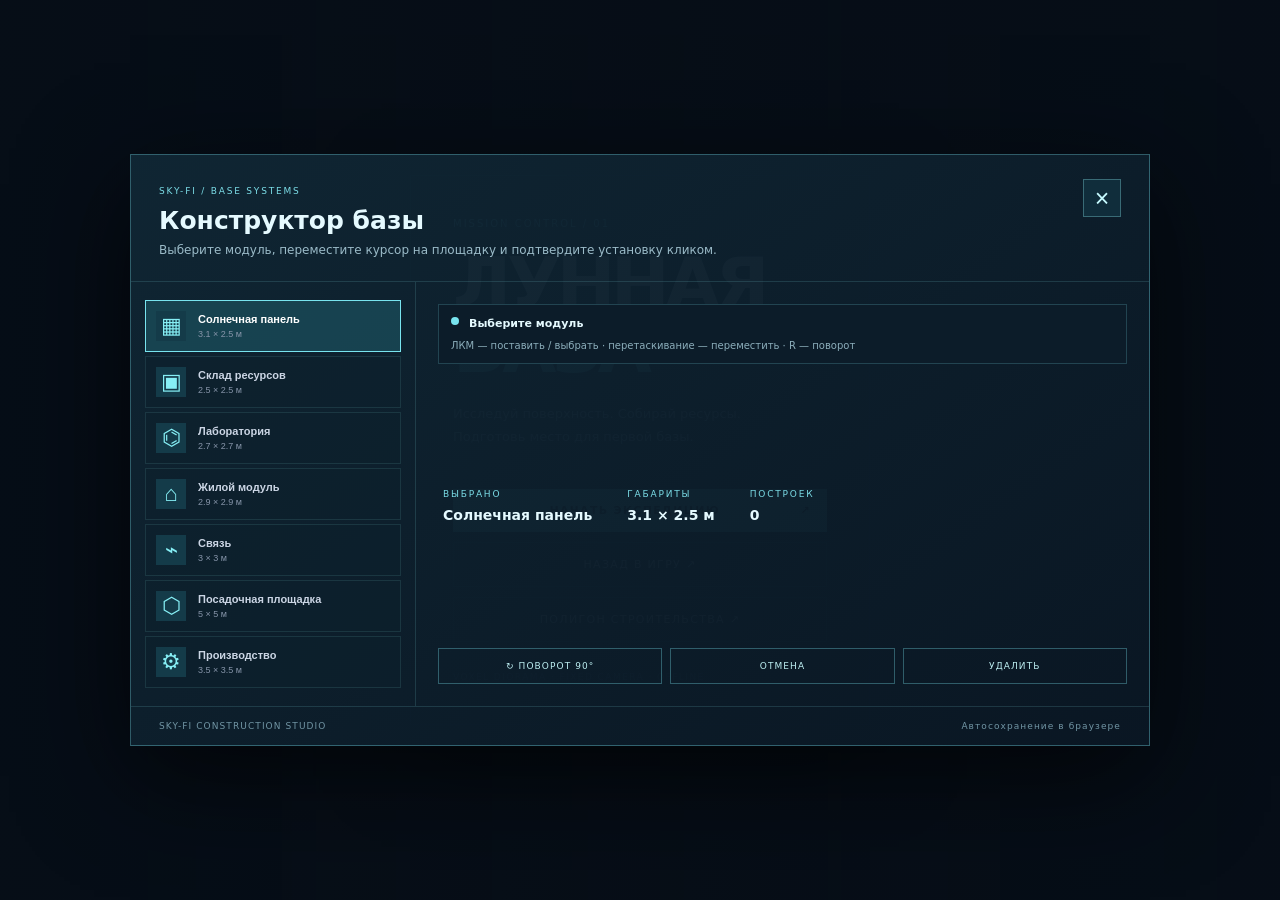
==== construction.html @ 165467ff "Add standalone construction test page using shared game code" ====
<!doctype html>
<html lang="ru">
<head>
  <meta charset="UTF-8"><meta name="viewport" content="width=device-width, initial-scale=1.0"><meta name="theme-color" content="#090d18">
  <title>Лунная База — Sky-Fi</title>
  <link rel="stylesheet" href="./styles/main.css">
</head>
<body data-builder="true">
<div id="game-root">
  <div id="hud">
    <div class="brand"><span class="brand-mark">◈</span><div><strong>ЛУННАЯ БАЗА</strong><small>ПОВЕРХНОСТЬ · СЕКТОР 01</small></div></div>
    <div class="stats"><div class="stat"><span>СКОРОСТЬ</span><b id="speed">0</b><i>км/ч</i></div><div class="stat"><span>ЭНЕРГИЯ</span><b id="energy">100</b><i>%</i></div><div class="stat"><span>РЕСУРСЫ</span><b id="ore">0</b><i>кг</i></div></div>
    <div class="objective"><span class="pulse"></span><div><small>ТЕКУЩАЯ ЗАДАЧА</small><b id="objective">Исследуйте лунную поверхность</b></div></div>
    <div class="controls-hint">W/S — плавное движение <span>·</span> A/D или ←/→ — плавный поворот на 90° <span>·</span> E — добыча <span>·</span> ESC — меню</div>
  </div>
  <aside id="inventory-panel" aria-label="Грузовой контейнер">
    <div class="inventory-head"><span class="pulse"></span><div><small>ГРУЗОВОЙ ОТСЕК</small><b>МИНЕРАЛЫ</b></div></div>
    <div class="cargo-meta"><span>ЗАПОЛНЕНИЕ</span><b id="cargo-total">0 / 120 кг</b></div>
    <div class="cargo-track"><span id="cargo-fill"></span></div>
    <div class="resource-row"><i class="resource-dot iron"></i><span>Железо</span><b id="iron-amount">0 кг</b></div>
    <div class="resource-row"><i class="resource-dot titanium"></i><span>Титан</span><b id="titanium-amount">0 кг</b></div>
    <div class="resource-row"><i class="resource-dot silicon"></i><span>Кремний</span><b id="silicon-amount">0 кг</b></div>
    <small class="inventory-tip">E — добыть залежь рядом</small>
  </aside>
  <aside id="ore-radar" aria-label="Карта месторождений"><div class="radar-title">СКАНЕР РЕСУРСОВ <b id="radar-count">24</b></div><canvas id="radar-canvas" width="180" height="180"></canvas><div class="radar-legend"><span><i class="iron"></i>Fe</span><span><i class="titanium"></i>Ti</span><span><i class="silicon"></i>Si</span></div></aside>
  <button id="open-build-modal" class="build-launcher">⌘ СТРОИТЕЛЬСТВО</button>
  <section id="build-modal" class="build-modal hidden"><div class="build-window">
    <header class="build-modal-head"><div><small>SKY-FI / BASE SYSTEMS</small><h2>Конструктор базы</h2><p>Выберите модуль, переместите курсор на площадку и подтвердите установку кликом.</p></div><button id="close-build-modal" class="modal-close">×</button></header>
    <div class="build-layout"><nav class="build-catalog">
      <button class="module-choice active" data-module="solar"><span class="module-icon">▦</span><span><b>Солнечная панель</b><small>3.1 × 2.5 м</small></span></button>
      <button class="module-choice" data-module="storage"><span class="module-icon">▣</span><span><b>Склад ресурсов</b><small>2.5 × 2.5 м</small></span></button>
      <button class="module-choice" data-module="lab"><span class="module-icon">⌬</span><span><b>Лаборатория</b><small>2.7 × 2.7 м</small></span></button>
      <button class="module-choice" data-module="habitat"><span class="module-icon">⌂</span><span><b>Жилой модуль</b><small>2.9 × 2.9 м</small></span></button>
      <button class="module-choice" data-module="comms"><span class="module-icon">⌁</span><span><b>Связь</b><small>3 × 3 м</small></span></button>
      <button class="module-choice" data-module="landing"><span class="module-icon">⬡</span><span><b>Посадочная площадка</b><small>5 × 5 м</small></span></button>
      <button class="module-choice" data-module="factory"><span class="module-icon">⚙</span><span><b>Производство</b><small>3.5 × 3.5 м</small></span></button>
    </nav><div class="build-workspace">
      <div class="build-instructions"><i></i><b id="placement-status">Выберите модуль</b><span>ЛКМ — поставить / выбрать · перетаскивание — переместить · R — поворот</span></div>
      <div class="build-info"><div><small>ВЫБРАНО</small><b id="selected-name">Солнечная панель</b></div><div><small>ГАБАРИТЫ</small><b id="selected-size">3.1 × 2.5 м</b></div><div><small>ПОСТРОЕК</small><b id="build-count">0</b></div></div>
      <div class="build-toolbar"><button id="rotate-module" class="secondary">↻ ПОВОРОТ 90°</button><button id="cancel-placement" class="secondary">ОТМЕНА</button><button id="remove-module" class="secondary">УДАЛИТЬ</button></div>
    </div></div><footer class="build-modal-foot"><span>SKY-FI CONSTRUCTION STUDIO</span><span>Автосохранение в браузере</span></footer>
  </div></section>
  <div id="crosshair">＋</div><div id="toast" role="status"></div>
  <section id="menu" class="overlay"><div class="menu-panel"><div class="eyebrow">MISSION CONTROL / 01</div><h1>ЛУННАЯ<br><em>БАЗА</em></h1><p>Исследуй поверхность. Собирай ресурсы.<br>Подготовь место для первой базы.</p><button id="start-btn" class="primary">НАЧАТЬ ЭКСПЕДИЦИЮ <span>↗</span></button><a class="secondary menu-link" href="./index.html">НАЗАД В ИГРУ ↗</a><a class="secondary menu-link" href="./construction.html">ПОЛИГОН СТРОИТЕЛЬСТВА ↗</a><div class="menu-foot">VOXEL DIORAMA · FIXED CAMERA · OFFLINE</div></div></section>
  <section id="settings" class="overlay hidden"><div class="menu-panel settings-panel"><div class="eyebrow">CONFIGURATION</div><h2>НАСТРОЙКИ</h2><label>Скорость ровера <output id="speed-value">12</output><input id="max-speed" type="range" min="4" max="24" step="1" value="12"></label><label class="toggle-row">Звук (позже)<input type="checkbox" id="sound" checked></label><button id="settings-back" class="primary">НАЗАД</button></div></section>
  <section id="pause" class="overlay hidden"><div class="menu-panel"><div class="eyebrow">MISSION PAUSED</div><h2>ПАУЗА</h2><button id="resume-btn" class="primary">ПРОДОЛЖИТЬ</button><button id="quit-btn" class="secondary">В ГЛАВНОЕ МЕНЮ</button></div></section>
</div>
<script src="./src/main.js"></script>
</body></html>
---- styles/main.css ----
:root{font-family:Inter,ui-sans-serif,system-ui,-apple-system,BlinkMacSystemFont,"Segoe UI",sans-serif;color:#e9eef8;background:#080c15;font-synthesis:none;--accent:#b7f36b;--muted:#9aa8bd}*{box-sizing:border-box}html,body,#game-root{margin:0;width:100%;height:100%;overflow:hidden}body{background:#080c15}canvas{display:block;width:100%;height:100%;outline:none}#hud{position:fixed;inset:0;pointer-events:none;padding:26px 30px;display:flex;flex-direction:column;justify-content:space-between;z-index:2}.brand{display:flex;gap:12px;align-items:center}.brand-mark{font-size:28px;color:var(--accent)}.brand strong{display:block;letter-spacing:.16em;font-size:12px}.brand small,.objective small{display:block;color:var(--muted);font-size:9px;letter-spacing:.17em;margin-top:4px}.stats{position:absolute;top:26px;right:30px;display:flex;gap:24px}.stat{display:flex;align-items:baseline;gap:5px}.stat span{font-size:9px;color:var(--muted);letter-spacing:.12em;margin-right:5px}.stat b{font-size:21px;font-weight:500}.stat i{font-size:10px;color:var(--muted);font-style:normal}.objective{position:absolute;left:30px;bottom:78px;display:flex;gap:10px;align-items:center}.objective b{display:block;font-size:12px;font-weight:500;margin-top:5px}.pulse{width:7px;height:7px;border-radius:50%;background:var(--accent);box-shadow:0 0 12px var(--accent)}.controls-hint{font-size:10px;color:#9aa8bd;letter-spacing:.08em}.controls-hint span{color:var(--accent);padding:0 8px}#crosshair{position:fixed;left:50%;top:50%;transform:translate(-50%,-50%);color:#dbe7f6;font-size:20px;opacity:.55;pointer-events:none;z-index:2}#toast{position:fixed;left:50%;top:62%;transform:translate(-50%,-50%);padding:10px 18px;border:1px solid #b7f36b55;background:#111b20;color:var(--accent);font-size:12px;letter-spacing:.08em;opacity:0;transition:opacity .2s;z-index:5;pointer-events:none}.overlay{position:fixed;inset:0;display:grid;place-items:center;background:linear-gradient(90deg,#080c15e8,#080c1580 65%,#080c1599);z-index:4}.hidden{display:none!important}.menu-panel{width:min(460px,calc(100vw - 40px));padding:42px;background:#0c1220e8;border:1px solid #ffffff18;box-shadow:0 25px 80px #0008;backdrop-filter:blur(16px)}.eyebrow{color:var(--accent);font-size:10px;letter-spacing:.2em}.menu-panel h1{font-size:clamp(44px,8vw,70px);line-height:.92;letter-spacing:-.06em;margin:22px 0;font-weight:800}.menu-panel h1 em{font-style:normal;color:var(--accent)}.menu-panel h2{font-size:30px;letter-spacing:-.04em;margin:18px 0 28px}.menu-panel p{color:#aab6c9;font-size:13px;line-height:1.8;margin-bottom:30px}.primary,.secondary{width:100%;padding:15px 16px;font:inherit;font-size:11px;letter-spacing:.12em;cursor:pointer;margin-top:10px;transition:transform .15s,background .15s}.primary{background:var(--accent);border:0;color:#10170b;font-weight:700}.primary span{float:right}.primary:hover{background:#d0ff91;transform:translateY(-1px)}.secondary{background:transparent;color:#c5d0e1;border:1px solid #ffffff20}.secondary:hover{background:#ffffff0a}.menu-foot{margin-top:30px;color:#58657a;font-size:9px;letter-spacing:.16em}.settings-panel label{display:block;color:#b8c4d7;font-size:12px;margin:20px 0}.settings-panel output{float:right;color:var(--accent)}input[type=range]{width:100%;accent-color:var(--accent);display:block;margin-top:14px}.toggle-row{display:flex!important;justify-content:space-between;align-items:center}.toggle-row input{accent-color:var(--accent)}@media(max-width:600px){#hud{padding:16px}.stats{top:70px;left:16px;right:auto;gap:12px}.stat{display:block}.stat span{display:block}.objective{left:16px;bottom:76px}.controls-hint{font-size:8px;letter-spacing:0}.menu-panel{padding:28px}.brand strong{font-size:10px}}
#build-panel{position:fixed;right:26px;top:50%;transform:translateY(-50%);width:250px;padding:15px;background:#0b1220e8;border:1px solid #ffffff1c;backdrop-filter:blur(14px);z-index:3;pointer-events:auto;box-shadow:0 15px 50px #0005}
.build-head{display:flex;gap:10px;align-items:center;padding:3px 3px 13px;border-bottom:1px solid #ffffff15;margin-bottom:8px}.build-head small{display:block;color:#9aa8bd;font-size:9px;letter-spacing:.16em}.build-head b{display:block;font-size:12px;letter-spacing:.1em;margin-top:4px}
.module-choice{width:100%;display:flex;align-items:center;gap:12px;text-align:left;padding:10px 9px;background:transparent;border:1px solid transparent;color:#cbd5e4;cursor:pointer;margin:3px 0}.module-choice:hover{background:#ffffff08}.module-choice.active{background:#b7f36b12;border-color:#b7f36b66;color:#eff9df}.module-icon{width:30px;height:30px;display:grid;place-items:center;color:var(--accent);font-size:22px;background:#ffffff08}.module-choice b{display:block;font-size:11px;font-weight:600}.module-choice small{display:block;font-size:9px;color:#8795aa;margin-top:4px}.build-actions{margin-top:10px}.build-actions button{margin-top:6px;padding:11px;font-size:9px}.build-foot{display:flex;flex-direction:column;gap:6px;margin-top:13px;padding-top:10px;border-top:1px solid #ffffff15;color:#77869a;font-size:8px;letter-spacing:.12em}
@media(max-width:760px){#build-panel{top:auto;bottom:100px;right:10px;transform:none;width:205px;padding:10px}.module-choice{padding:7px}.module-icon{width:24px;height:24px;font-size:18px}.build-head{padding-bottom:8px}.build-actions button{padding:8px}.build-foot{font-size:7px}}

#inventory-panel{position:fixed;left:26px;top:50%;transform:translateY(-50%);width:220px;padding:14px;background:#0b1220e8;border:1px solid #ffffff1c;backdrop-filter:blur(14px);z-index:3;pointer-events:none;box-shadow:0 15px 50px #0005}
.inventory-head{display:flex;gap:10px;align-items:center;padding:2px 2px 12px;border-bottom:1px solid #ffffff15;margin-bottom:12px}.inventory-head small{display:block;color:#9aa8bd;font-size:9px;letter-spacing:.16em}.inventory-head b{display:block;font-size:12px;letter-spacing:.1em;margin-top:4px}
.cargo-meta{display:flex;justify-content:space-between;align-items:center;color:#8998ad;font-size:8px;letter-spacing:.1em}.cargo-meta b{color:#e9eef8;font-size:10px;letter-spacing:0}.cargo-track{height:5px;background:#ffffff15;margin:8px 0 12px;overflow:hidden}.cargo-track span{display:block;height:100%;width:0;background:var(--accent);transition:width .2s}
.resource-row{display:flex;align-items:center;gap:9px;padding:7px 1px;color:#cbd5e4;font-size:10px}.resource-row b{margin-left:auto;color:#e9eef8;font-size:10px;font-weight:500}.resource-dot{width:8px;height:8px;border-radius:50%;display:block}.resource-dot.iron{background:#b86e49}.resource-dot.titanium{background:#94aebe}.resource-dot.silicon{background:#d1b75b}.inventory-tip{display:block;color:#77869a;font-size:8px;letter-spacing:.08em;margin-top:8px;padding-top:9px;border-top:1px solid #ffffff15}
@media(max-width:760px){#inventory-panel{left:10px;top:auto;bottom:100px;transform:none;width:180px;padding:9px}.inventory-head{padding-bottom:7px;margin-bottom:7px}.resource-row{padding:5px 1px}.inventory-tip{margin-top:5px;padding-top:6px}}

#ore-radar{position:fixed;right:292px;bottom:24px;width:194px;padding:9px 10px 8px;background:#0b1220e8;border:1px solid #ffffff24;z-index:3;pointer-events:none;box-shadow:0 15px 50px #0005}
.radar-title{display:flex;justify-content:space-between;color:#aebbd0;font-size:8px;letter-spacing:.16em;margin:0 3px 5px}.radar-title b{color:var(--accent);font-size:10px}
#radar-canvas{display:block;width:174px;height:174px;border:1px solid #ffffff18;background:#101a28}
.radar-legend{display:flex;justify-content:space-around;margin-top:6px;color:#aab6c9;font-size:8px;letter-spacing:.1em}.radar-legend span{display:flex;align-items:center;gap:4px}.radar-legend i{width:6px;height:6px;border-radius:50%;display:block}.radar-legend .iron{background:#b86e49}.radar-legend .titanium{background:#94aebe}.radar-legend .silicon{background:#d1b75b}
@media(max-width:760px){#ore-radar{right:10px;bottom:100px;width:142px;padding:7px}#radar-canvas{width:124px;height:124px}.radar-title{font-size:7px}}

:root{--accent:#79e5ef;--muted:#9bbbc8}#build-panel{display:none!important}
.build-launcher{position:fixed;right:28px;top:24px;z-index:3;padding:12px 18px;border:1px solid #79e5ef77;background:linear-gradient(135deg,#102d3be8,#0d1928ee);color:#c9fbff;font:600 10px inherit;letter-spacing:.15em;cursor:pointer}
.build-modal{position:fixed;inset:0;z-index:8;display:grid;place-items:center;padding:20px;background:#07131de0;backdrop-filter:blur(12px)}.build-window{width:min(1020px,96vw);max-height:92vh;overflow:auto;background:linear-gradient(145deg,#102735f5,#0a1724f7);border:1px solid #79e5ef55;color:#e5faff;box-shadow:0 30px 100px #000a}
.build-modal-head{display:flex;justify-content:space-between;padding:24px 28px;border-bottom:1px solid #8be7ed25}.build-modal-head small,.build-info small{font-size:9px;letter-spacing:.2em;color:#7bdce6}.build-modal-head h2{font-size:25px;margin:8px 0}.build-modal-head p{margin:0;color:#9bbbc8;font-size:12px}.modal-close{width:38px;height:38px;background:#102d3b;border:1px solid #8be7ed55;color:#c7fbff;font-size:25px;cursor:pointer}
.build-layout{display:grid;grid-template-columns:285px 1fr;min-height:370px}.build-catalog{padding:14px;border-right:1px solid #8be7ed25}.build-catalog .module-choice{margin:4px 0;border:1px solid #8be7ed1c;background:#0d202d80;padding:10px}.build-catalog .module-choice.active{border-color:#78e4ef;background:#1b5360aa;color:#fff}.build-catalog .module-icon{background:#143b49;color:#86eff5}.build-workspace{display:flex;flex-direction:column;padding:22px}
.build-instructions{display:flex;flex-wrap:wrap;gap:10px;padding:12px;background:#0c1c29;border:1px solid #78e4ef33;font-size:11px}.build-instructions i{width:8px;height:8px;border-radius:50%;background:#78e4ef}.build-instructions span{width:100%;font-size:10px;color:#8caebb}.build-info{display:flex;gap:35px;margin:auto 0;padding:28px 5px}.build-info div{display:flex;flex-direction:column;gap:8px}.build-info b{font-size:14px}.build-toolbar{display:flex;gap:8px}.build-toolbar button{width:auto;flex:1;margin:0;padding:12px 8px;border-color:#78e4ef55;color:#bdeff2;font-size:9px}.build-modal-foot{display:flex;justify-content:space-between;padding:14px 28px;border-top:1px solid #8be7ed25;color:#7195a4;font-size:9px;letter-spacing:.12em}.menu-link{display:block;text-align:center;text-decoration:none;margin-top:10px}
body[data-builder="true"] #hud,body[data-builder="true"] #inventory-panel,body[data-builder="true"] #ore-radar,body[data-builder="true"] .build-launcher{display:none!important}body[data-builder="true"] #build-modal{display:grid!important;background:#07131d66;backdrop-filter:none}
@media(max-width:720px){.build-layout{grid-template-columns:1fr}.build-catalog{display:grid;grid-template-columns:1fr 1fr;border-right:0;border-bottom:1px solid #8be7ed25}.build-catalog .module-choice{padding:7px}.build-info{gap:14px;padding:18px 0}.build-info b{font-size:11px}.build-workspace{padding:12px}.build-modal-foot{flex-direction:column}}
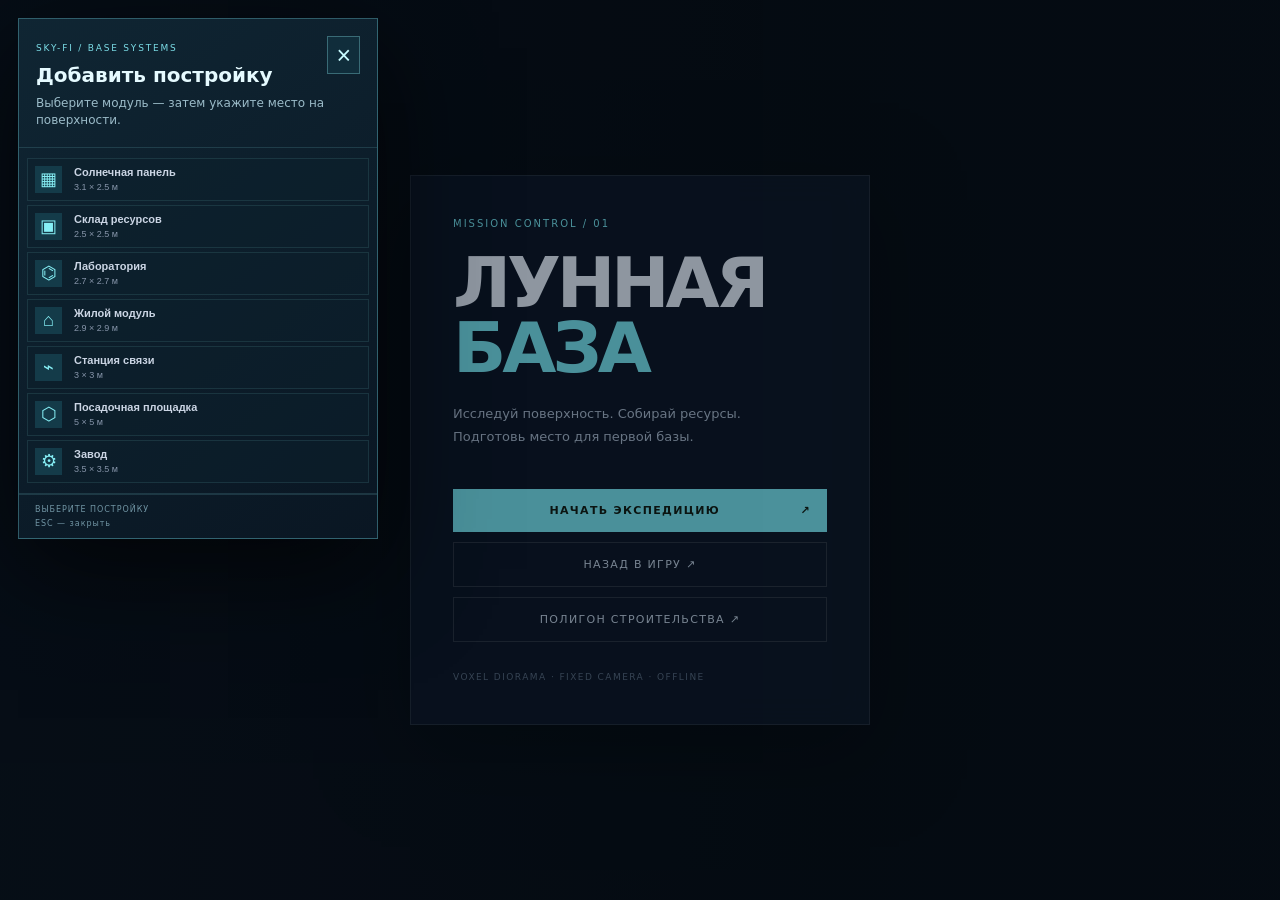
==== commit 362e0c7e: "Rebuild construction UI for add-and-place workflow" ====
--- a/construction.html
+++ b/construction.html
@@ -2,7 +2,7 @@
 <html lang="ru">
 <head>
   <meta charset="UTF-8"><meta name="viewport" content="width=device-width, initial-scale=1.0"><meta name="theme-color" content="#090d18">
-  <title>Лунная База — Sky-Fi</title>
+  <title>Полигон строительства — Sky-Fi</title>
   <link rel="stylesheet" href="./styles/main.css">
 </head>
 <body data-builder="true">
@@ -23,23 +23,24 @@
     <small class="inventory-tip">E — добыть залежь рядом</small>
   </aside>
   <aside id="ore-radar" aria-label="Карта месторождений"><div class="radar-title">СКАНЕР РЕСУРСОВ <b id="radar-count">24</b></div><canvas id="radar-canvas" width="180" height="180"></canvas><div class="radar-legend"><span><i class="iron"></i>Fe</span><span><i class="titanium"></i>Ti</span><span><i class="silicon"></i>Si</span></div></aside>
-  <button id="open-build-modal" class="build-launcher">⌘ СТРОИТЕЛЬСТВО</button>
+  <aside id="player-buildings" aria-label="Постройки игрока">
+    <div class="player-buildings-head"><div><small>ЛУННАЯ БАЗА</small><b>ПОСТРОЙКИ ИГРОКА</b></div><button id="open-build-modal" class="add-building">＋ ДОБАВИТЬ</button></div>
+    <div id="player-building-list" class="player-building-list"><span class="empty-buildings">Построек пока нет</span></div>
+  </aside>
   <section id="build-modal" class="build-modal hidden"><div class="build-window">
-    <header class="build-modal-head"><div><small>SKY-FI / BASE SYSTEMS</small><h2>Конструктор базы</h2><p>Выберите модуль, переместите курсор на площадку и подтвердите установку кликом.</p></div><button id="close-build-modal" class="modal-close">×</button></header>
-    <div class="build-layout"><nav class="build-catalog">
-      <button class="module-choice active" data-module="solar"><span class="module-icon">▦</span><span><b>Солнечная панель</b><small>3.1 × 2.5 м</small></span></button>
+    <header class="build-modal-head"><div><small>SKY-FI / BASE SYSTEMS</small><h2>Добавить постройку</h2><p>Выберите модуль — затем укажите место на поверхности.</p></div><button id="close-build-modal" class="modal-close">×</button></header>
+    <nav class="build-catalog">
+      <button class="module-choice" data-module="solar"><span class="module-icon">▦</span><span><b>Солнечная панель</b><small>3.1 × 2.5 м</small></span></button>
       <button class="module-choice" data-module="storage"><span class="module-icon">▣</span><span><b>Склад ресурсов</b><small>2.5 × 2.5 м</small></span></button>
       <button class="module-choice" data-module="lab"><span class="module-icon">⌬</span><span><b>Лаборатория</b><small>2.7 × 2.7 м</small></span></button>
       <button class="module-choice" data-module="habitat"><span class="module-icon">⌂</span><span><b>Жилой модуль</b><small>2.9 × 2.9 м</small></span></button>
-      <button class="module-choice" data-module="comms"><span class="module-icon">⌁</span><span><b>Связь</b><small>3 × 3 м</small></span></button>
+      <button class="module-choice" data-module="comms"><span class="module-icon">⌁</span><span><b>Станция связи</b><small>3 × 3 м</small></span></button>
       <button class="module-choice" data-module="landing"><span class="module-icon">⬡</span><span><b>Посадочная площадка</b><small>5 × 5 м</small></span></button>
-      <button class="module-choice" data-module="factory"><span class="module-icon">⚙</span><span><b>Производство</b><small>3.5 × 3.5 м</small></span></button>
-    </nav><div class="build-workspace">
-      <div class="build-instructions"><i></i><b id="placement-status">Выберите модуль</b><span>ЛКМ — поставить / выбрать · перетаскивание — переместить · R — поворот</span></div>
-      <div class="build-info"><div><small>ВЫБРАНО</small><b id="selected-name">Солнечная панель</b></div><div><small>ГАБАРИТЫ</small><b id="selected-size">3.1 × 2.5 м</b></div><div><small>ПОСТРОЕК</small><b id="build-count">0</b></div></div>
-      <div class="build-toolbar"><button id="rotate-module" class="secondary">↻ ПОВОРОТ 90°</button><button id="cancel-placement" class="secondary">ОТМЕНА</button><button id="remove-module" class="secondary">УДАЛИТЬ</button></div>
-    </div></div><footer class="build-modal-foot"><span>SKY-FI CONSTRUCTION STUDIO</span><span>Автосохранение в браузере</span></footer>
+      <button class="module-choice" data-module="factory"><span class="module-icon">⚙</span><span><b>Завод</b><small>3.5 × 3.5 м</small></span></button>
+    </nav>
+    <footer class="build-modal-foot"><span>ВЫБЕРИТЕ ПОСТРОЙКУ</span><span>ESC — закрыть</span></footer>
   </div></section>
+  <div id="placement-hint" class="placement-hint hidden"><i class="placement-dot"></i><b id="placement-message">Выберите место</b><span>ЛКМ — построить · R — повернуть · ESC — отмена</span></div>
   <div id="crosshair">＋</div><div id="toast" role="status"></div>
   <section id="menu" class="overlay"><div class="menu-panel"><div class="eyebrow">MISSION CONTROL / 01</div><h1>ЛУННАЯ<br><em>БАЗА</em></h1><p>Исследуй поверхность. Собирай ресурсы.<br>Подготовь место для первой базы.</p><button id="start-btn" class="primary">НАЧАТЬ ЭКСПЕДИЦИЮ <span>↗</span></button><a class="secondary menu-link" href="./index.html">НАЗАД В ИГРУ ↗</a><a class="secondary menu-link" href="./construction.html">ПОЛИГОН СТРОИТЕЛЬСТВА ↗</a><div class="menu-foot">VOXEL DIORAMA · FIXED CAMERA · OFFLINE</div></div></section>
   <section id="settings" class="overlay hidden"><div class="menu-panel settings-panel"><div class="eyebrow">CONFIGURATION</div><h2>НАСТРОЙКИ</h2><label>Скорость ровера <output id="speed-value">12</output><input id="max-speed" type="range" min="4" max="24" step="1" value="12"></label><label class="toggle-row">Звук (позже)<input type="checkbox" id="sound" checked></label><button id="settings-back" class="primary">НАЗАД</button></div></section>
--- a/styles/main.css
+++ b/styles/main.css
@@ -24,3 +24,14 @@
 .build-instructions{display:flex;flex-wrap:wrap;gap:10px;padding:12px;background:#0c1c29;border:1px solid #78e4ef33;font-size:11px}.build-instructions i{width:8px;height:8px;border-radius:50%;background:#78e4ef}.build-instructions span{width:100%;font-size:10px;color:#8caebb}.build-info{display:flex;gap:35px;margin:auto 0;padding:28px 5px}.build-info div{display:flex;flex-direction:column;gap:8px}.build-info b{font-size:14px}.build-toolbar{display:flex;gap:8px}.build-toolbar button{width:auto;flex:1;margin:0;padding:12px 8px;border-color:#78e4ef55;color:#bdeff2;font-size:9px}.build-modal-foot{display:flex;justify-content:space-between;padding:14px 28px;border-top:1px solid #8be7ed25;color:#7195a4;font-size:9px;letter-spacing:.12em}.menu-link{display:block;text-align:center;text-decoration:none;margin-top:10px}
 body[data-builder="true"] #hud,body[data-builder="true"] #inventory-panel,body[data-builder="true"] #ore-radar,body[data-builder="true"] .build-launcher{display:none!important}body[data-builder="true"] #build-modal{display:grid!important;background:#07131d66;backdrop-filter:none}
 @media(max-width:720px){.build-layout{grid-template-columns:1fr}.build-catalog{display:grid;grid-template-columns:1fr 1fr;border-right:0;border-bottom:1px solid #8be7ed25}.build-catalog .module-choice{padding:7px}.build-info{gap:14px;padding:18px 0}.build-info b{font-size:11px}.build-workspace{padding:12px}.build-modal-foot{flex-direction:column}}
+
+/* Keep the map interactive around the compact floating construction dock. */
+.build-modal{display:block;padding:18px;pointer-events:none;background:linear-gradient(90deg,#07131dbb 0%,#07131d22 55%,transparent 100%)}
+.build-window{width:min(360px,calc(100vw - 28px));max-height:calc(100vh - 36px);margin:0;pointer-events:auto}
+.build-modal-head{padding:17px}.build-modal-head h2{font-size:20px}.build-modal-head p{line-height:1.45}
+.build-layout{display:flex;flex-direction:column;min-height:0}.build-catalog{display:grid;grid-template-columns:1fr;max-height:42vh;overflow:auto;border-right:0;border-bottom:1px solid #8be7ed25;padding:8px}
+.build-catalog .module-choice{padding:7px;margin:2px 0}.build-catalog .module-icon{width:27px;height:27px;font-size:18px}
+.build-workspace{padding:12px}.build-info{gap:16px;padding:16px 2px}.build-info b{font-size:11px}.build-toolbar{flex-wrap:wrap}.build-toolbar button{min-width:90px}
+.build-modal-foot{padding:10px 16px;font-size:8px;flex-direction:column;gap:5px}
+body[data-builder="true"] #build-modal{display:block!important}
+@media(max-width:600px){.build-modal{padding:8px}.build-window{width:min(330px,calc(100vw - 16px));max-height:calc(100vh - 16px)}.build-catalog{max-height:35vh}}
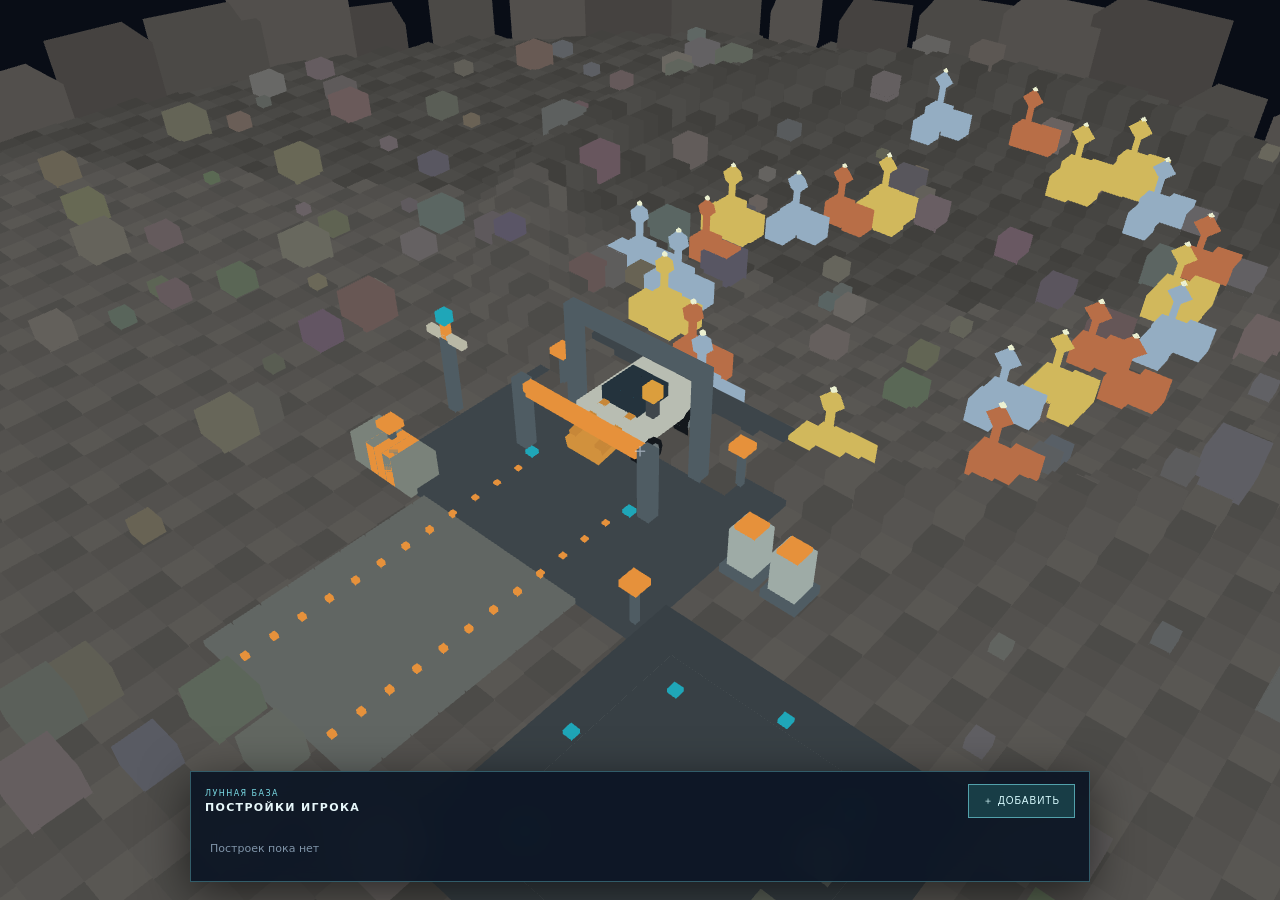
==== commit 33b1d07f: "Remove unapproved residential module from catalog" ====
--- a/construction.html
+++ b/construction.html
@@ -33,7 +33,6 @@
       <button class="module-choice" data-module="solar"><span class="module-icon">▦</span><span><b>Солнечная панель</b><small>3.1 × 2.5 м</small></span></button>
       <button class="module-choice" data-module="storage"><span class="module-icon">▣</span><span><b>Склад ресурсов</b><small>2.5 × 2.5 м</small></span></button>
       <button class="module-choice" data-module="lab"><span class="module-icon">⌬</span><span><b>Лаборатория</b><small>2.7 × 2.7 м</small></span></button>
-      <button class="module-choice" data-module="habitat"><span class="module-icon">⌂</span><span><b>Жилой модуль</b><small>2.9 × 2.9 м</small></span></button>
       <button class="module-choice" data-module="comms"><span class="module-icon">⌁</span><span><b>Станция связи</b><small>3 × 3 м</small></span></button>
       <button class="module-choice" data-module="landing"><span class="module-icon">⬡</span><span><b>Посадочная площадка</b><small>5 × 5 м</small></span></button>
       <button class="module-choice" data-module="factory"><span class="module-icon">⚙</span><span><b>Завод</b><small>3.5 × 3.5 м</small></span></button>
--- a/styles/main.css
+++ b/styles/main.css
@@ -35,3 +35,31 @@
 .build-modal-foot{padding:10px 16px;font-size:8px;flex-direction:column;gap:5px}
 body[data-builder="true"] #build-modal{display:block!important}
 @media(max-width:600px){.build-modal{padding:8px}.build-window{width:min(330px,calc(100vw - 16px));max-height:calc(100vh - 16px)}.build-catalog{max-height:35vh}}
+
+/* Player building dock and placement feedback */
+#player-buildings{position:fixed;z-index:5;left:50%;bottom:18px;transform:translateX(-50%);width:min(900px,calc(100vw - 36px));padding:12px 14px;background:#0b1524ed;border:1px solid #79e5ef55;box-shadow:0 12px 48px #0009;backdrop-filter:blur(14px);pointer-events:auto}
+.player-buildings-head{display:flex;align-items:center;justify-content:space-between;gap:16px;margin-bottom:9px}
+.player-buildings-head small{display:block;color:#7bdce6;font-size:8px;letter-spacing:.18em}
+.player-buildings-head b{display:block;color:#e7f7fa;font-size:11px;letter-spacing:.12em;margin-top:3px}
+.add-building{padding:9px 14px;background:#183d46;border:1px solid #79e5ef99;color:#d9fcff;font-size:10px;letter-spacing:.1em;cursor:pointer}
+.add-building:hover{background:#245865}
+.player-building-list{display:flex;gap:8px;overflow-x:auto;min-height:42px;align-items:stretch}
+.empty-buildings{display:flex;align-items:center;color:#8095a9;font-size:11px;padding:5px}
+.owned-building{flex:0 0 auto;min-width:145px;text-align:left;padding:8px 10px;background:#101f30;border:1px solid #ffffff20;color:#d9e9f2;cursor:pointer}
+.owned-building b{display:block;font-size:10px;font-weight:600}.owned-building small{display:block;margin-top:4px;color:#829bb0;font-size:8px}
+.owned-building.selected{border-color:#79e5ef;background:#173745}
+.build-modal{display:grid!important;place-items:center;padding:16px;background:#07131de0;pointer-events:auto}
+.build-window{width:min(460px,calc(100vw - 28px));max-height:min(82vh,720px);overflow:auto;margin:auto;pointer-events:auto}
+.build-catalog{display:grid;grid-template-columns:1fr 1fr;max-height:58vh;overflow:auto;padding:12px;border:0}
+.build-catalog .module-choice{min-height:58px;margin:3px;padding:9px;border:1px solid #8be7ed20;background:#0d202d80}
+.build-catalog .module-choice:hover{border-color:#78e4ef;background:#1b536055}
+.build-modal-foot{padding:12px 18px}
+.placement-hint{position:fixed;z-index:4;left:50%;top:82px;transform:translateX(-50%);display:flex;align-items:center;gap:10px;padding:10px 15px;background:#0b1725ed;border:1px solid #8bea65;color:#eaffdf;font-size:11px;box-shadow:0 8px 30px #0008;pointer-events:none}
+.placement-hint.invalid{border-color:#ff5364;color:#ffe1e4}
+.placement-hint span{color:#9db2c2;font-size:9px;margin-left:8px}
+.placement-dot{width:9px;height:9px;border-radius:50%;background:#8bea65;box-shadow:0 0 12px currentColor}
+@media(max-width:760px){#player-buildings{bottom:8px;width:calc(100vw - 16px);padding:9px}.owned-building{min-width:125px}.placement-hint{top:65px;width:calc(100vw - 24px);justify-content:center;flex-wrap:wrap}.placement-hint span{width:100%;text-align:center;margin:0}.build-catalog{grid-template-columns:1fr;max-height:60vh}}
+body[data-builder="true"] #build-modal{display:grid!important}
+
+body[data-builder="true"] #build-modal:not(.hidden){display:grid!important}
+body[data-builder="true"] #build-modal.hidden{display:none!important}
